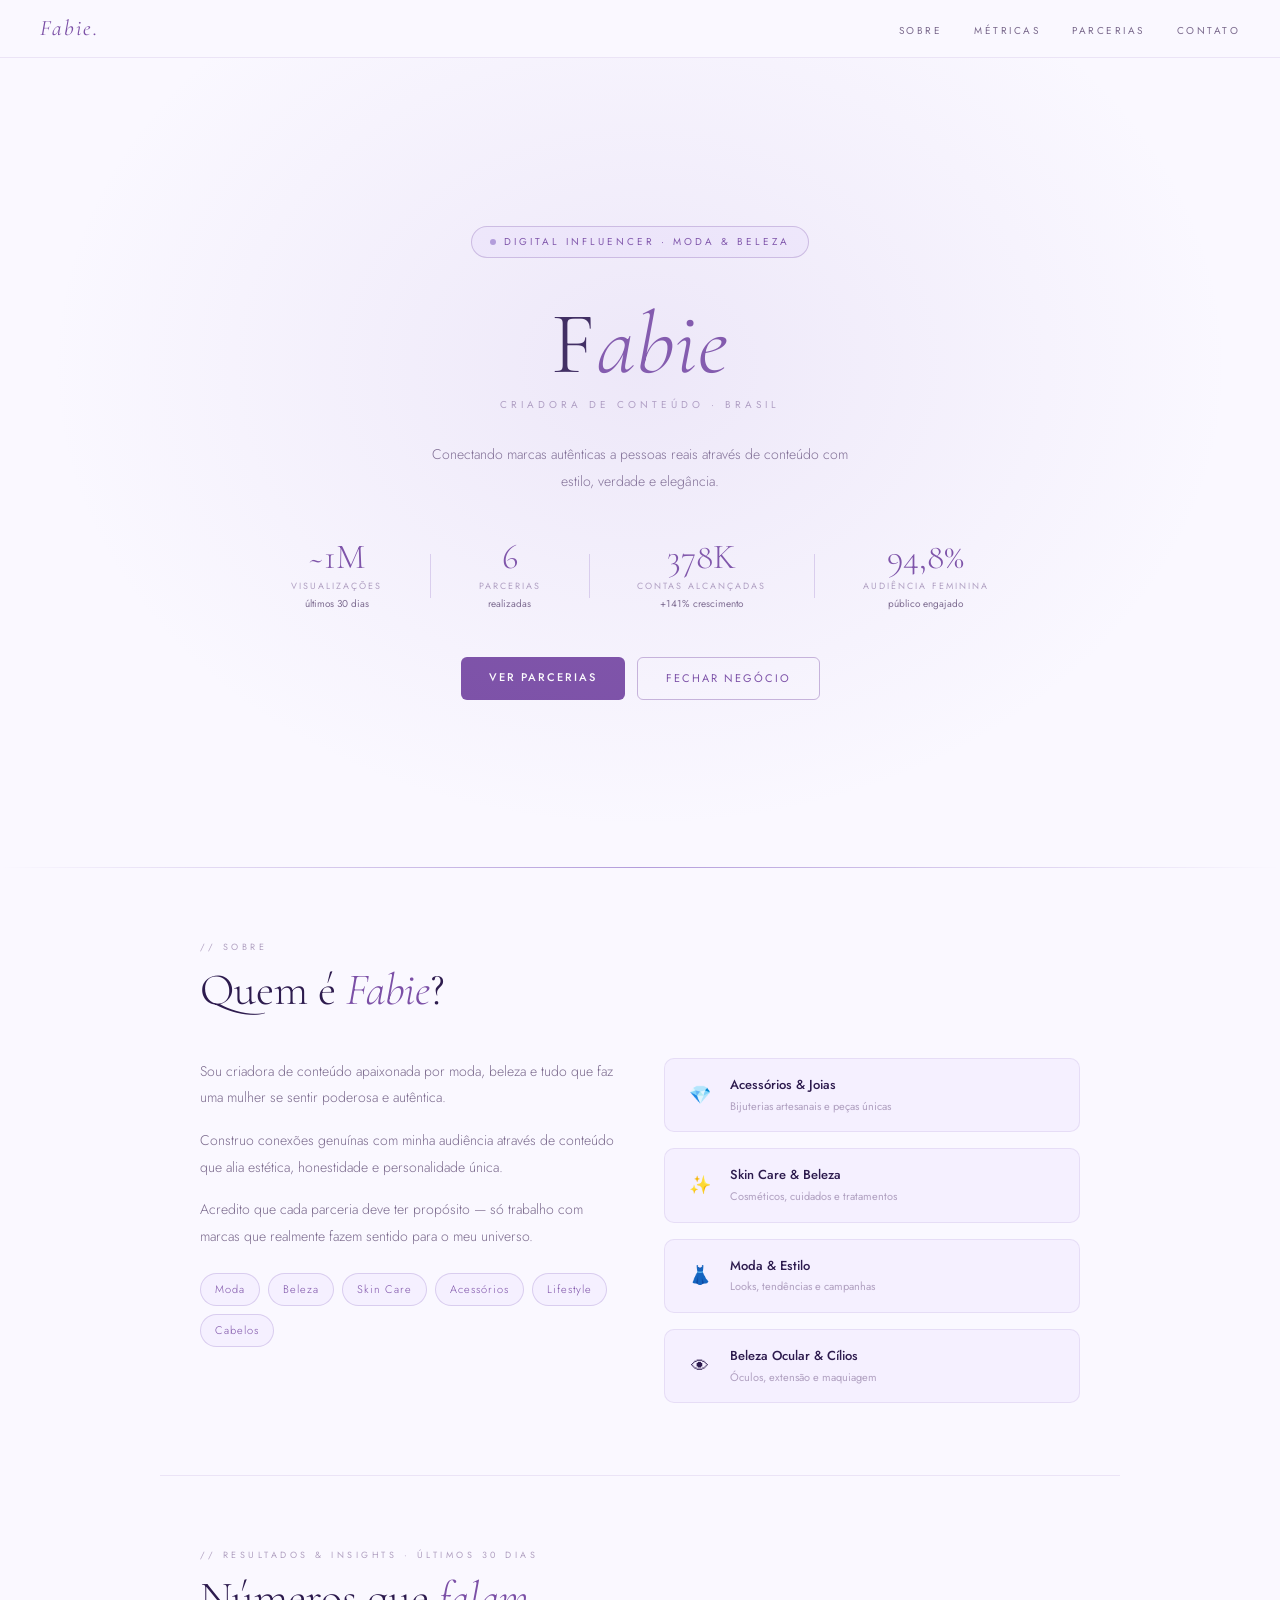
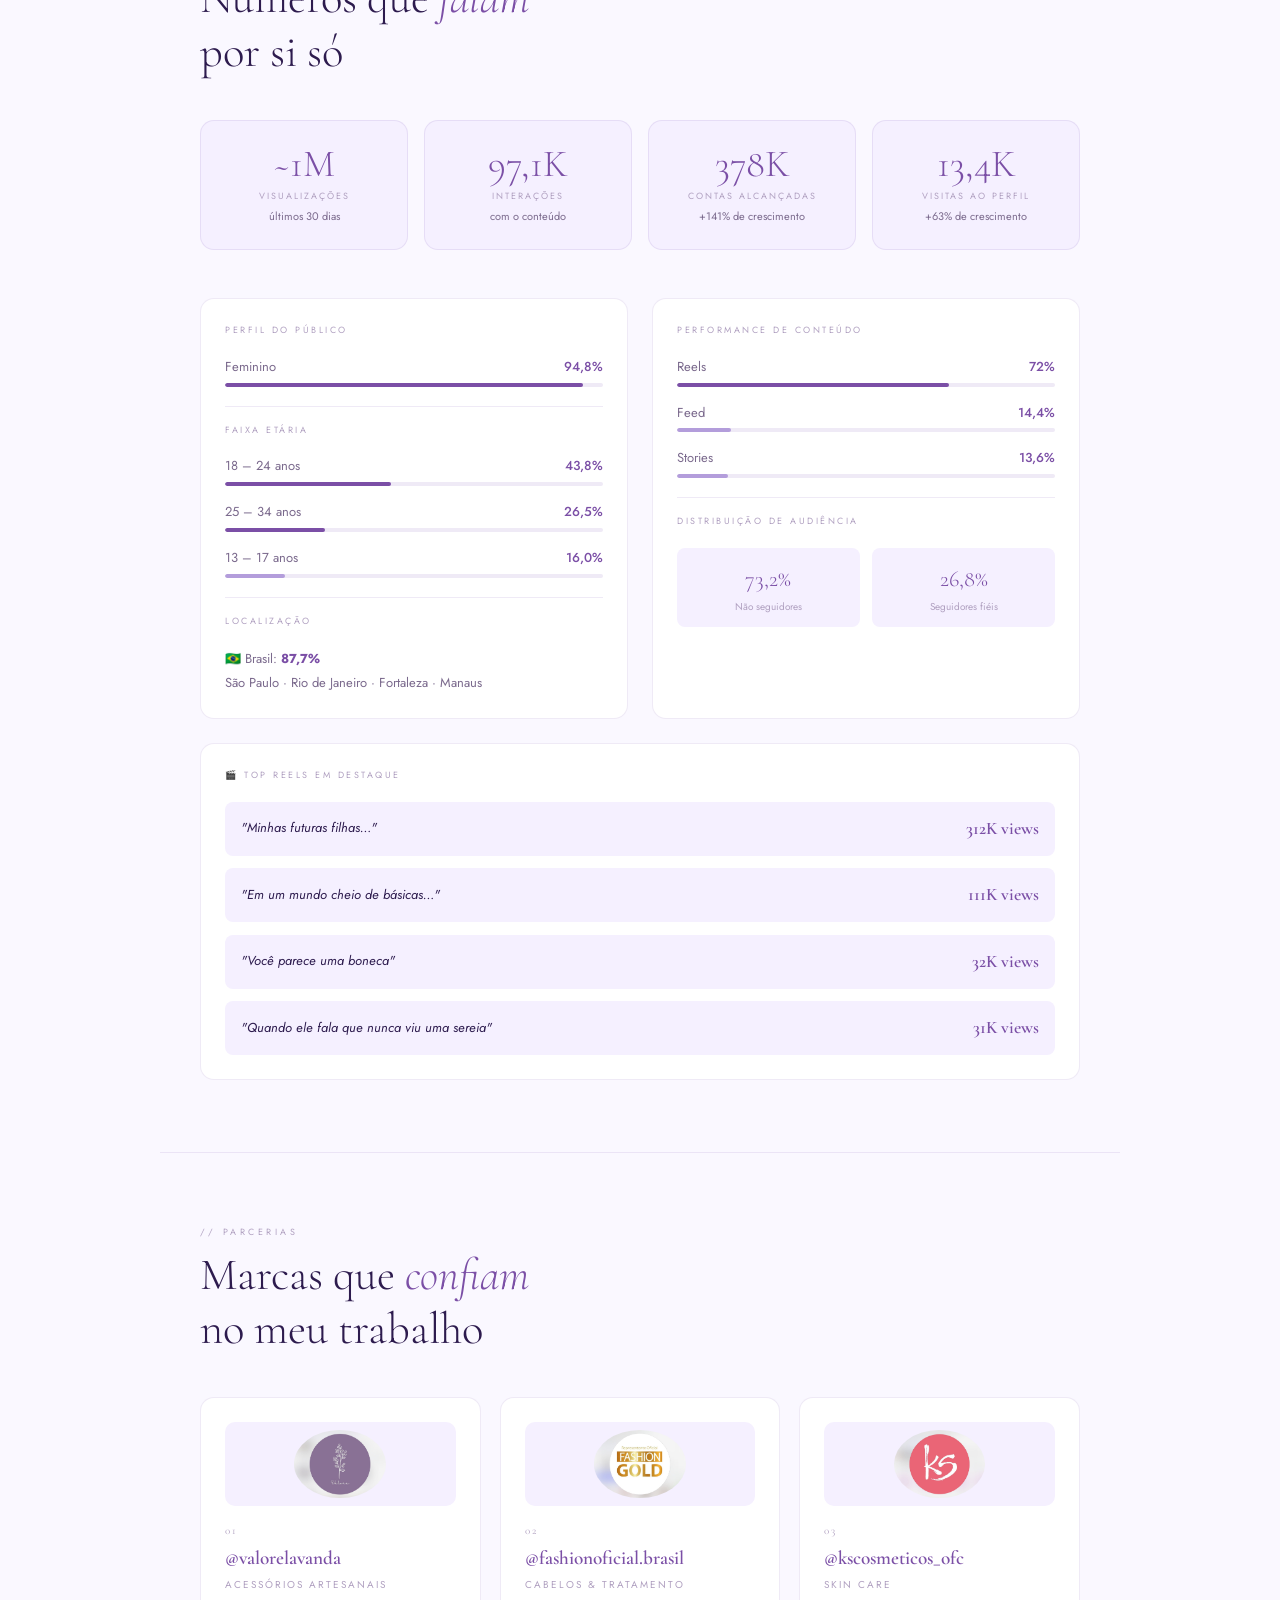
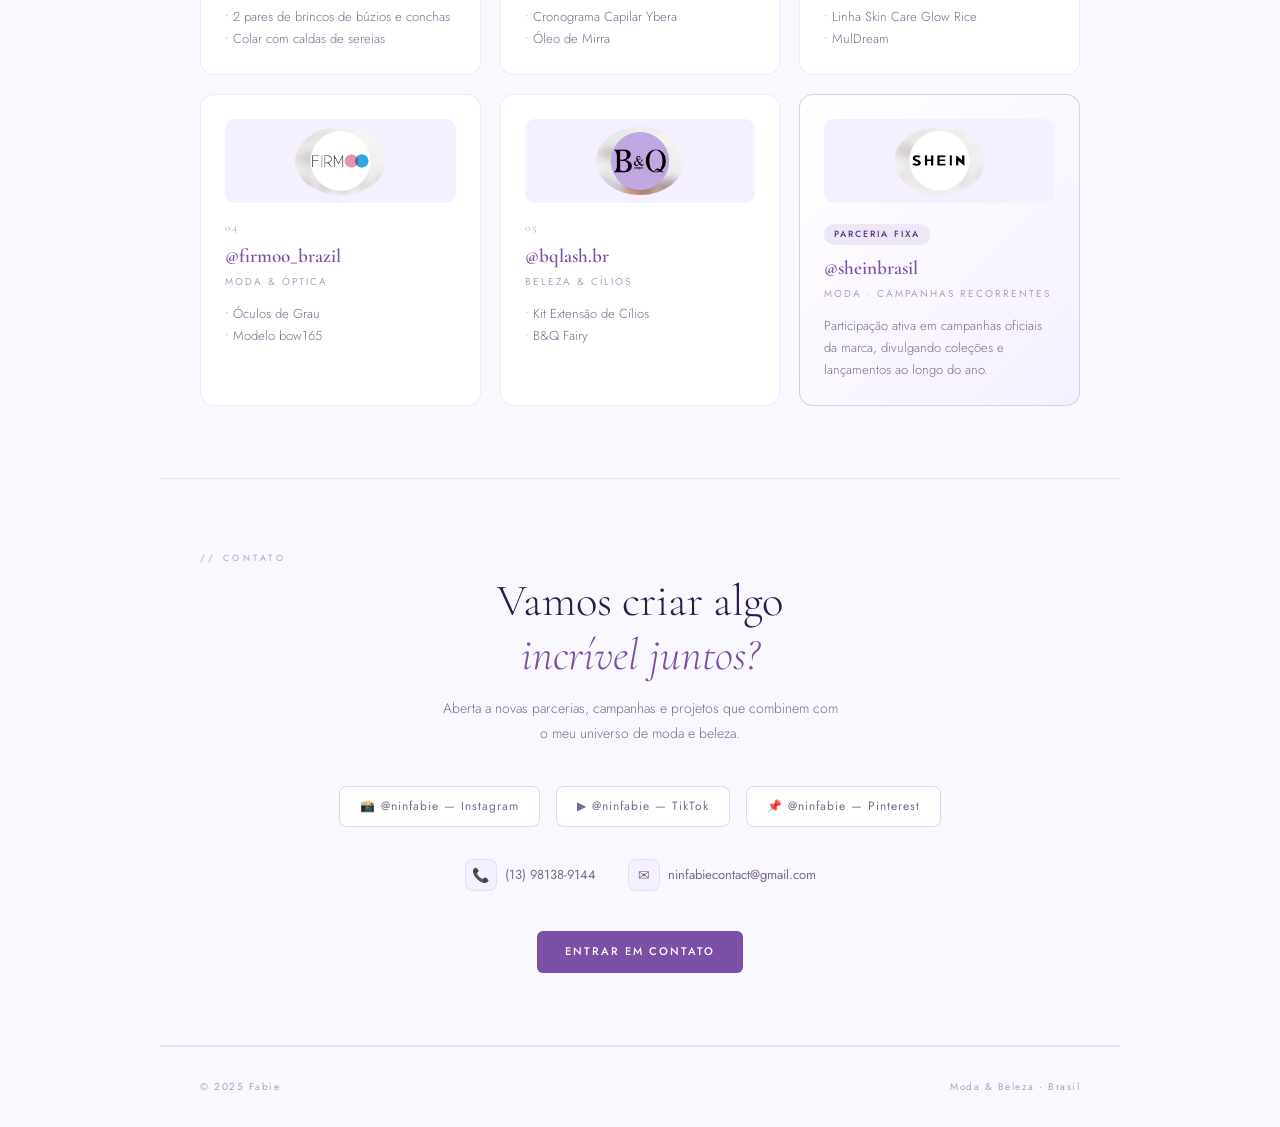
==== index.html @ 97b2b7fc "Portfolio da Fabie" ====
<!DOCTYPE html>
<html lang="pt-BR">
<head>
  <meta charset="UTF-8">
  <meta name="viewport" content="width=device-width, initial-scale=1.0">
  <title>Fabie — Digital Influencer</title>
  <link rel="stylesheet" href="style.css">
</head>
<body>

  <!-- NAVEGAÇÃO -->
  <nav>
    <div class="nav-logo">Fabie.</div>
    <ul class="nav-links">
      <li><a href="#sobre">Sobre</a></li>
      <li><a href="#metricas">Métricas</a></li>
      <li><a href="#parcerias">Parcerias</a></li>
      <li><a href="#contato">Contato</a></li>
    </ul>
  </nav>

  <!-- HERO -->
  <div class="hero">
    <div class="hero-badge">Digital Influencer · Moda & Beleza</div>
    <h1 class="hero-name">F<em>abie</em></h1>
    <p class="hero-role">Criadora de Conteúdo · Brasil</p>
    <p class="hero-desc">Conectando marcas autênticas a pessoas reais através de conteúdo com estilo, verdade e elegância.</p>

    <div class="hero-stats">
      <div>
        <div class="stat-num">~1M</div>
        <div class="stat-label">Visualizações</div>
        <div class="stat-sub">últimos 30 dias</div>
      </div>
      <div class="stat-div"></div>
      <div>
        <div class="stat-num">6</div>
        <div class="stat-label">Parcerias</div>
        <div class="stat-sub">realizadas</div>
      </div>
      <div class="stat-div"></div>
      <div>
        <div class="stat-num">378K</div>
        <div class="stat-label">Contas Alcançadas</div>
        <div class="stat-sub">+141% crescimento</div>
      </div>
      <div class="stat-div"></div>
      <div>
        <div class="stat-num">94,8%</div>
        <div class="stat-label">Audiência Feminina</div>
        <div class="stat-sub">público engajado</div>
      </div>
    </div>

    <div class="hero-btns">
      <a href="#parcerias" class="btn-purple">Ver parcerias</a>
      <a href="#contato" class="btn-outline">Fechar negócio</a>
    </div>
  </div>

  <!-- SOBRE -->
  <section id="sobre">
    <div class="sec-label">// sobre</div>
    <div class="sec-title">Quem é <em>Fabie</em>?</div>

    <div class="sobre-grid">
      <div class="sobre-text">
        <p>Sou criadora de conteúdo apaixonada por moda, beleza e tudo que faz uma mulher se sentir poderosa e autêntica.</p>
        <p>Construo conexões genuínas com minha audiência através de conteúdo que alia estética, honestidade e personalidade única.</p>
        <p>Acredito que cada parceria deve ter propósito — só trabalho com marcas que realmente fazem sentido para o meu universo.</p>
        <div class="sobre-tags">
          <span class="sobre-tag">Moda</span>
          <span class="sobre-tag">Beleza</span>
          <span class="sobre-tag">Skin Care</span>
          <span class="sobre-tag">Acessórios</span>
          <span class="sobre-tag">Lifestyle</span>
          <span class="sobre-tag">Cabelos</span>
        </div>
      </div>

      <div class="nicho-list">
        <div class="nicho-item">
          <div class="nicho-icon">💎</div>
          <div>
            <div class="nicho-name">Acessórios & Joias</div>
            <div class="nicho-desc">Bijuterias artesanais e peças únicas</div>
          </div>
        </div>
        <div class="nicho-item">
          <div class="nicho-icon">✨</div>
          <div>
            <div class="nicho-name">Skin Care & Beleza</div>
            <div class="nicho-desc">Cosméticos, cuidados e tratamentos</div>
          </div>
        </div>
        <div class="nicho-item">
          <div class="nicho-icon">👗</div>
          <div>
            <div class="nicho-name">Moda & Estilo</div>
            <div class="nicho-desc">Looks, tendências e campanhas</div>
          </div>
        </div>
        <div class="nicho-item">
          <div class="nicho-icon">👁</div>
          <div>
            <div class="nicho-name">Beleza Ocular & Cílios</div>
            <div class="nicho-desc">Óculos, extensão e maquiagem</div>
          </div>
        </div>
      </div>
    </div>
  </section>

  <!-- MÉTRICAS -->
  <section id="metricas">
    <div class="sec-label">// resultados & insights · últimos 30 dias</div>
    <div class="sec-title">Números que <em>falam</em><br>por si só</div>

    <div class="metrics-cards">
      <div class="metric-card">
        <div class="num">~1M</div>
        <div class="label">Visualizações</div>
        <div class="sublabel">últimos 30 dias</div>
      </div>
      <div class="metric-card">
        <div class="num">97,1K</div>
        <div class="label">Interações</div>
        <div class="sublabel">com o conteúdo</div>
      </div>
      <div class="metric-card">
        <div class="num">378K</div>
        <div class="label">Contas Alcançadas</div>
        <div class="sublabel">+141% de crescimento</div>
      </div>
      <div class="metric-card">
        <div class="num">13,4K</div>
        <div class="label">Visitas ao Perfil</div>
        <div class="sublabel">+63% de crescimento</div>
      </div>
    </div>

    <div class="metrics-grid">

      <!-- Perfil do Público -->
      <div class="metrics-box">
        <div class="metrics-box-title">Perfil do público</div>

        <div class="bar-row">
          <div class="bar-row-header">
            <span>Feminino</span>
            <span>94,8%</span>
          </div>
          <div class="bar-wrap">
            <div class="bar-fill" style="width: 94.8%"></div>
          </div>
        </div>

        <hr class="metrics-divider">
        <div class="metrics-box-title">Faixa etária</div>

        <div class="bar-row">
          <div class="bar-row-header"><span>18 – 24 anos</span><span>43,8%</span></div>
          <div class="bar-wrap"><div class="bar-fill" style="width: 43.8%"></div></div>
        </div>
        <div class="bar-row">
          <div class="bar-row-header"><span>25 – 34 anos</span><span>26,5%</span></div>
          <div class="bar-wrap"><div class="bar-fill" style="width: 26.5%"></div></div>
        </div>
        <div class="bar-row">
          <div class="bar-row-header"><span>13 – 17 anos</span><span>16,0%</span></div>
          <div class="bar-wrap"><div class="bar-fill light" style="width: 16%"></div></div>
        </div>

        <hr class="metrics-divider">
        <div class="metrics-box-title">Localização</div>
        <p style="font-size:13px; color:var(--text-secondary); line-height:1.8">
          🇧🇷 Brasil: <strong style="color:var(--purple)">87,7%</strong><br>
          São Paulo · Rio de Janeiro · Fortaleza · Manaus
        </p>
      </div>

      <!-- Performance -->
      <div class="metrics-box">
        <div class="metrics-box-title">Performance de conteúdo</div>

        <div class="bar-row">
          <div class="bar-row-header"><span>Reels</span><span>72%</span></div>
          <div class="bar-wrap"><div class="bar-fill" style="width: 72%"></div></div>
        </div>
        <div class="bar-row">
          <div class="bar-row-header"><span>Feed</span><span>14,4%</span></div>
          <div class="bar-wrap"><div class="bar-fill light" style="width: 14.4%"></div></div>
        </div>
        <div class="bar-row">
          <div class="bar-row-header"><span>Stories</span><span>13,6%</span></div>
          <div class="bar-wrap"><div class="bar-fill light" style="width: 13.6%"></div></div>
        </div>

        <hr class="metrics-divider">
        <div class="metrics-box-title">Distribuição de audiência</div>
        <div class="audiencia-row">
          <div class="audiencia-item">
            <div class="num">73,2%</div>
            <div class="label">Não seguidores</div>
          </div>
          <div class="audiencia-item">
            <div class="num">26,8%</div>
            <div class="label">Seguidores fiéis</div>
          </div>
        </div>
      </div>
    </div>

    <!-- Top Reels -->
    <div class="top-reels">
      <div class="top-reels-title">🎬 Top reels em destaque</div>
      <div class="reel-item">
        <span class="reel-title">"Minhas futuras filhas…"</span>
        <span class="reel-views">312K views</span>
      </div>
      <div class="reel-item">
        <span class="reel-title">"Em um mundo cheio de básicas…"</span>
        <span class="reel-views">111K views</span>
      </div>
      <div class="reel-item">
        <span class="reel-title">"Você parece uma boneca"</span>
        <span class="reel-views">32K views</span>
      </div>
      <div class="reel-item">
        <span class="reel-title">"Quando ele fala que nunca viu uma sereia"</span>
        <span class="reel-views">31K views</span>
      </div>
    </div>
  </section>

  <!-- PARCERIAS -->
  <section id="parcerias">
    <div class="sec-label">// parcerias</div>
    <div class="sec-title">Marcas que <em>confiam</em><br>no meu trabalho</div>

    <div class="parcerias-grid">

      <div class="parceria-card">
        <div class="parceria-logo-wrap">
          <img src="assets/logo1-valorelavanda.jpg" alt="Valore Lavanda">
        </div>
        <div>
          <div class="parceria-num">01</div>
          <div class="parceria-marca">@valorelavanda</div>
          <div class="parceria-tipo">Acessórios Artesanais</div>
          <div class="parceria-produtos">• 2 pares de brincos de búzios e conchas<br>• Colar com caldas de sereias</div>
        </div>
      </div>

      <div class="parceria-card">
        <div class="parceria-logo-wrap">
          <img src="assets/logo2-fashionoficial.jpg" alt="Fashion Oficial Brasil">
        </div>
        <div>
          <div class="parceria-num">02</div>
          <div class="parceria-marca">@fashionoficial.brasil</div>
          <div class="parceria-tipo">Cabelos & Tratamento</div>
          <div class="parceria-produtos">• Cronograma Capilar Ybera<br>• Óleo de Mirra</div>
        </div>
      </div>

      <div class="parceria-card">
        <div class="parceria-logo-wrap">
          <img src="assets/logo3-kscosmeticos.jpg" alt="KS Cosméticos">
        </div>
        <div>
          <div class="parceria-num">03</div>
          <div class="parceria-marca">@kscosmeticos_ofc</div>
          <div class="parceria-tipo">Skin Care</div>
          <div class="parceria-produtos">• Linha Skin Care Glow Rice<br>• MulDream</div>
        </div>
      </div>

      <div class="parceria-card">
        <div class="parceria-logo-wrap">
          <img src="assets/logo4-firmoo.jpg" alt="Firmoo Brazil">
        </div>
        <div>
          <div class="parceria-num">04</div>
          <div class="parceria-marca">@firmoo_brazil</div>
          <div class="parceria-tipo">Moda & Óptica</div>
          <div class="parceria-produtos">• Óculos de Grau<br>• Modelo bow165</div>
        </div>
      </div>

      <div class="parceria-card">
        <div class="parceria-logo-wrap">
          <img src="assets/logo5-bqlash.jpg" alt="B&Q Lash">
        </div>
        <div>
          <div class="parceria-num">05</div>
          <div class="parceria-marca">@bqlash.br</div>
          <div class="parceria-tipo">Beleza & Cílios</div>
          <div class="parceria-produtos">• Kit Extensão de Cílios<br>• B&Q Fairy</div>
        </div>
      </div>

      <div class="parceria-card parceria-fixa">
        <div class="parceria-logo-wrap">
          <img src="assets/logo6-shein.jpg" alt="Shein Brasil">
        </div>
        <div>
          <div class="parceria-fixa-badge">Parceria Fixa</div>
          <div class="parceria-marca">@sheinbrasil</div>
          <div class="parceria-tipo">Moda · Campanhas Recorrentes</div>
          <div class="parceria-produtos">Participação ativa em campanhas oficiais da marca, divulgando coleções e lançamentos ao longo do ano.</div>
        </div>
      </div>

    </div>
  </section>

  <!-- CONTATO -->
  <section id="contato">
    <div class="sec-label">// contato</div>
    <div class="contato-wrap">
      <div class="sec-title" style="margin-bottom: 0.4rem">Vamos criar algo<br><em>incrível juntos?</em></div>
      <p>Aberta a novas parcerias, campanhas e projetos que combinem com o meu universo de moda e beleza.</p>

      <div class="social-links">
        <a href="https://www.instagram.com/ninfabie" target="_blank" class="social-link">📸 @ninfabie — Instagram</a>
        <a href="https://www.tiktok.com/@ninfabie" target="_blank" class="social-link">▶ @ninfabie — TikTok</a>
        <a href="https://pin.it/7qd6YMSwr" target="_blank" class="social-link">📌 @ninfabie — Pinterest</a>
      </div>

      <div class="contato-info">
        <a href="tel:+5513981389144" class="contato-item">
          <div class="contato-icon">📞</div>
          (13) 98138-9144
        </a>
        <a href="mailto:ninfabiecontact@gmail.com" class="contato-item">
          <div class="contato-icon">✉</div>
          ninfabiecontact@gmail.com
        </a>
      </div>

      <a href="mailto:ninfabiecontact@gmail.com" class="btn-purple">Entrar em contato</a>
    </div>
  </section>

  <!-- FOOTER -->
  <footer>
    <span class="footer-copy">© 2025 Fabie</span>
    <span class="footer-copy">Moda & Beleza · Brasil</span>
  </footer>

</body>
</html>
---- style.css ----
/* =============================================
   PORTFOLIO FABIE — style.css
   ============================================= */

@import url('https://fonts.googleapis.com/css2?family=Cormorant+Garamond:ital,wght@0,300;0,400;0,600;1,300;1,400&family=Jost:wght@300;400;500&display=swap');

/* ── RESET & VARIÁVEIS ── */
*, *::before, *::after {
  box-sizing: border-box;
  margin: 0;
  padding: 0;
}

:root {
  --bg:              #FAF8FF;
  --surface:         #FFFFFF;
  --surface2:        #F3F0FA;
  --border:          rgba(120, 80, 180, 0.12);
  --border-md:       rgba(120, 80, 180, 0.22);
  --purple:          #7B4FA6;
  --purple-dark:     #5C3480;
  --lavender:        #B39DDB;
  --lavender-light:  #EDE7F6;
  --lavender-soft:   #F5F0FF;
  --text-primary:    #2D1B4E;
  --text-secondary:  #7B6A8D;
  --text-muted:      #B0A0C0;
  --serif:           'Cormorant Garamond', serif;
  --sans:            'Jost', sans-serif;
}

body {
  font-family: var(--sans);
  background: var(--bg);
  color: var(--text-primary);
  line-height: 1.6;
  min-height: 100vh;
}

/* ── NAVEGAÇÃO ── */
nav {
  position: sticky;
  top: 0;
  background: rgba(250, 248, 255, 0.96);
  backdrop-filter: blur(16px);
  border-bottom: 0.5px solid var(--border);
  z-index: 100;
  padding: 0 2.5rem;
  display: flex;
  align-items: center;
  justify-content: space-between;
  height: 58px;
}

.nav-logo {
  font-family: var(--serif);
  font-size: 22px;
  font-weight: 400;
  letter-spacing: 2px;
  color: var(--purple);
  font-style: italic;
}

.nav-links {
  display: flex;
  gap: 2rem;
  list-style: none;
}

.nav-links a {
  font-size: 10px;
  letter-spacing: 2.5px;
  text-transform: uppercase;
  color: var(--text-secondary);
  text-decoration: none;
  transition: color 0.2s;
}

.nav-links a:hover {
  color: var(--purple);
}

/* ── HERO ── */
.hero {
  min-height: 90vh;
  display: flex;
  flex-direction: column;
  align-items: center;
  justify-content: center;
  text-align: center;
  padding: 4rem 2rem;
  position: relative;
  overflow: hidden;
}

.hero::before {
  content: '';
  position: absolute;
  inset: 0;
  background: radial-gradient(ellipse at 50% 38%, rgba(179, 157, 219, 0.18) 0%, transparent 65%);
  pointer-events: none;
}

.hero::after {
  content: '';
  position: absolute;
  bottom: 0;
  left: 0;
  right: 0;
  height: 1px;
  background: linear-gradient(90deg, transparent, var(--lavender), transparent);
}

.hero-badge {
  display: inline-flex;
  align-items: center;
  gap: 8px;
  font-size: 10px;
  letter-spacing: 3px;
  text-transform: uppercase;
  color: var(--purple);
  border: 0.5px solid rgba(123, 79, 166, 0.3);
  padding: 7px 18px;
  border-radius: 20px;
  margin-bottom: 2.5rem;
  background: var(--lavender-soft);
}

.hero-badge::before {
  content: '';
  width: 6px;
  height: 6px;
  border-radius: 50%;
  background: var(--lavender);
  display: inline-block;
}

.hero-name {
  font-family: var(--serif);
  font-size: clamp(2.6rem, 8vw, 5.5rem);
  font-weight: 300;
  line-height: 1.05;
  letter-spacing: 1px;
  color: var(--text-primary);
  margin-bottom: 0.4rem;
}

.hero-name em {
  font-style: italic;
  color: var(--purple);
}

.hero-role {
  font-size: 10px;
  letter-spacing: 4px;
  text-transform: uppercase;
  color: var(--text-muted);
  margin-bottom: 1.8rem;
}

.hero-desc {
  font-size: 14px;
  color: var(--text-secondary);
  max-width: 420px;
  line-height: 1.9;
  margin-bottom: 2.8rem;
  font-weight: 300;
}

.hero-stats {
  display: flex;
  gap: 3rem;
  align-items: center;
  margin-bottom: 2.8rem;
}

.stat-num {
  font-family: var(--serif);
  font-size: 2.2rem;
  font-weight: 300;
  color: var(--purple);
  line-height: 1;
  text-align: center;
}

.stat-label {
  font-size: 9px;
  letter-spacing: 2px;
  text-transform: uppercase;
  color: var(--text-muted);
  margin-top: 5px;
  text-align: center;
}

.stat-sub {
  font-size: 10px;
  color: var(--text-secondary);
  text-align: center;
  margin-top: 2px;
}

.stat-div {
  width: 0.5px;
  height: 44px;
  background: var(--border-md);
}

.hero-btns {
  display: flex;
  gap: 12px;
  justify-content: center;
  flex-wrap: wrap;
}

/* ── BOTÕES ── */
.btn-purple {
  padding: 12px 28px;
  background: var(--purple);
  color: #fff;
  border: none;
  border-radius: 6px;
  font-family: var(--sans);
  font-size: 11px;
  letter-spacing: 2px;
  text-transform: uppercase;
  cursor: pointer;
  text-decoration: none;
  font-weight: 500;
  transition: opacity 0.2s;
  display: inline-block;
}

.btn-purple:hover {
  opacity: 0.85;
}

.btn-outline {
  padding: 12px 28px;
  background: transparent;
  color: var(--purple);
  border: 0.5px solid rgba(123, 79, 166, 0.4);
  border-radius: 6px;
  font-family: var(--sans);
  font-size: 11px;
  letter-spacing: 2px;
  text-transform: uppercase;
  cursor: pointer;
  text-decoration: none;
  transition: background 0.2s;
  display: inline-block;
}

.btn-outline:hover {
  background: var(--lavender-soft);
}

/* ── SEÇÕES ── */
section {
  max-width: 960px;
  margin: 0 auto;
  padding: 4.5rem 2.5rem;
  border-bottom: 0.5px solid var(--border);
}

.sec-label {
  font-size: 9px;
  letter-spacing: 3.5px;
  text-transform: uppercase;
  color: var(--text-muted);
  margin-bottom: 0.6rem;
}

.sec-title {
  font-family: var(--serif);
  font-size: clamp(1.8rem, 4vw, 2.8rem);
  font-weight: 300;
  color: var(--text-primary);
  line-height: 1.2;
  margin-bottom: 2.5rem;
}

.sec-title em {
  font-style: italic;
  color: var(--purple);
}

/* ── SOBRE ── */
.sobre-grid {
  display: grid;
  grid-template-columns: 1fr 1fr;
  gap: 3rem;
  align-items: start;
}

.sobre-text {
  font-size: 14px;
  color: var(--text-secondary);
  line-height: 1.9;
  font-weight: 300;
}

.sobre-text p + p {
  margin-top: 1rem;
}

.sobre-tags {
  display: flex;
  flex-wrap: wrap;
  gap: 8px;
  margin-top: 1.5rem;
}

.sobre-tag {
  padding: 5px 14px;
  border: 0.5px solid var(--border-md);
  color: var(--purple);
  border-radius: 20px;
  font-size: 11px;
  letter-spacing: 1px;
  background: var(--lavender-soft);
}

.nicho-list {
  display: flex;
  flex-direction: column;
  gap: 1rem;
}

.nicho-item {
  display: flex;
  align-items: center;
  gap: 14px;
  padding: 1rem 1.2rem;
  background: var(--lavender-soft);
  border: 0.5px solid var(--border);
  border-radius: 10px;
}

.nicho-icon {
  font-size: 18px;
  min-width: 32px;
  text-align: center;
}

.nicho-name {
  font-size: 13px;
  font-weight: 500;
  color: var(--text-primary);
}

.nicho-desc {
  font-size: 11px;
  color: var(--text-muted);
  margin-top: 2px;
}

/* ── MÉTRICAS ── */
.metrics-cards {
  display: grid;
  grid-template-columns: repeat(auto-fit, minmax(180px, 1fr));
  gap: 1rem;
  margin-bottom: 3rem;
}

.metric-card {
  background: var(--lavender-soft);
  border: 0.5px solid var(--border);
  border-radius: 14px;
  padding: 1.5rem;
  text-align: center;
}

.metric-card .num {
  font-family: var(--serif);
  font-size: 2.4rem;
  font-weight: 300;
  color: var(--purple);
  line-height: 1;
}

.metric-card .label {
  font-size: 9px;
  letter-spacing: 2px;
  text-transform: uppercase;
  color: var(--text-muted);
  margin-top: 6px;
}

.metric-card .sublabel {
  font-size: 11px;
  color: var(--text-secondary);
  margin-top: 4px;
}

.metrics-grid {
  display: grid;
  grid-template-columns: 1fr 1fr;
  gap: 1.5rem;
  margin-bottom: 1.5rem;
}

.metrics-box {
  background: var(--surface);
  border: 0.5px solid var(--border);
  border-radius: 14px;
  padding: 1.5rem;
}

.metrics-box-title {
  font-size: 9px;
  letter-spacing: 2.5px;
  text-transform: uppercase;
  color: var(--text-muted);
  margin-bottom: 1.2rem;
}

.bar-row {
  margin-bottom: 1rem;
}

.bar-row-header {
  display: flex;
  justify-content: space-between;
  margin-bottom: 5px;
  font-size: 13px;
  color: var(--text-secondary);
}

.bar-row-header span:last-child {
  font-weight: 500;
  color: var(--purple);
}

.bar-wrap {
  height: 4px;
  background: var(--border);
  border-radius: 2px;
  overflow: hidden;
}

.bar-fill {
  height: 100%;
  background: var(--purple);
  border-radius: 2px;
}

.bar-fill.light {
  background: var(--lavender);
}

.metrics-divider {
  border: none;
  border-top: 0.5px solid var(--border);
  margin: 1.2rem 0 1rem;
}

.audiencia-row {
  display: flex;
  gap: 0.8rem;
}

.audiencia-item {
  flex: 1;
  background: var(--lavender-soft);
  border-radius: 8px;
  padding: 0.8rem;
  text-align: center;
}

.audiencia-item .num {
  font-family: var(--serif);
  font-size: 1.4rem;
  color: var(--purple);
  font-weight: 300;
}

.audiencia-item .label {
  font-size: 10px;
  color: var(--text-muted);
  margin-top: 2px;
}

.top-reels {
  background: var(--surface);
  border: 0.5px solid var(--border);
  border-radius: 14px;
  padding: 1.5rem;
}

.top-reels-title {
  font-size: 9px;
  letter-spacing: 2.5px;
  text-transform: uppercase;
  color: var(--text-muted);
  margin-bottom: 1.2rem;
}

.reel-item {
  display: flex;
  align-items: center;
  justify-content: space-between;
  padding: 0.8rem 1rem;
  background: var(--lavender-soft);
  border-radius: 8px;
  margin-bottom: 0.8rem;
}

.reel-item:last-child {
  margin-bottom: 0;
}

.reel-title {
  font-size: 13px;
  color: var(--text-primary);
  font-style: italic;
}

.reel-views {
  font-family: var(--serif);
  font-size: 1.1rem;
  color: var(--purple);
  font-weight: 600;
  white-space: nowrap;
  margin-left: 1rem;
}

/* ── PARCERIAS ── */
.parcerias-grid {
  display: grid;
  grid-template-columns: repeat(auto-fit, minmax(270px, 1fr));
  gap: 1.2rem;
}

.parceria-card {
  background: var(--surface);
  border: 0.5px solid var(--border);
  border-radius: 14px;
  padding: 1.5rem;
  transition: border-color 0.25s, transform 0.25s, box-shadow 0.25s;
  position: relative;
  overflow: hidden;
  display: flex;
  flex-direction: column;
  gap: 1rem;
}

.parceria-card:hover {
  border-color: rgba(123, 79, 166, 0.35);
  transform: translateY(-3px);
  box-shadow: 0 8px 32px rgba(123, 79, 166, 0.08);
}

.parceria-card::before {
  content: '';
  position: absolute;
  top: 0;
  left: 0;
  right: 0;
  height: 2px;
  background: linear-gradient(90deg, transparent, var(--lavender), transparent);
  opacity: 0;
  transition: opacity 0.3s;
}

.parceria-card:hover::before {
  opacity: 1;
}

.parceria-logo-wrap {
  width: 100%;
  height: 84px;
  display: flex;
  align-items: center;
  justify-content: center;
  background: var(--lavender-soft);
  border-radius: 10px;
  overflow: hidden;
  padding: 8px;
}

.parceria-logo-wrap img {
  max-width: 100%;
  max-height: 100%;
  object-fit: contain;
  border-radius: 50%;
}

.parceria-num {
  font-family: var(--serif);
  font-size: 11px;
  color: var(--text-muted);
  letter-spacing: 2px;
  margin-bottom: 4px;
}

.parceria-marca {
  font-family: var(--serif);
  font-size: 1.2rem;
  font-weight: 600;
  color: var(--purple);
  margin-bottom: 3px;
}

.parceria-tipo {
  font-size: 10px;
  letter-spacing: 2px;
  text-transform: uppercase;
  color: var(--text-muted);
  margin-bottom: 0.8rem;
}

.parceria-produtos {
  font-size: 13px;
  color: var(--text-secondary);
  line-height: 1.7;
  font-weight: 300;
}

.parceria-fixa {
  border-color: rgba(123, 79, 166, 0.25);
  background: linear-gradient(135deg, #fff 0%, var(--lavender-soft) 100%);
}

.parceria-fixa-badge {
  display: inline-block;
  padding: 3px 10px;
  background: var(--lavender-light);
  color: var(--purple-dark);
  border-radius: 10px;
  font-size: 9px;
  letter-spacing: 2px;
  text-transform: uppercase;
  margin-bottom: 0.5rem;
  font-weight: 500;
}

/* ── CONTATO ── */
.contato-wrap {
  text-align: center;
}

.contato-wrap p {
  font-size: 14px;
  color: var(--text-secondary);
  max-width: 400px;
  margin: 0.8rem auto 2.5rem;
  font-weight: 300;
  line-height: 1.8;
}

.social-links {
  display: flex;
  justify-content: center;
  gap: 1rem;
  flex-wrap: wrap;
  margin-bottom: 2rem;
}

.social-link {
  display: flex;
  align-items: center;
  gap: 8px;
  padding: 10px 20px;
  border: 0.5px solid var(--border-md);
  border-radius: 8px;
  color: var(--text-secondary);
  text-decoration: none;
  font-size: 12px;
  letter-spacing: 1px;
  transition: all 0.2s;
  background: var(--surface);
}

.social-link:hover {
  border-color: rgba(123, 79, 166, 0.45);
  color: var(--purple);
  background: var(--lavender-soft);
}

.contato-info {
  display: flex;
  justify-content: center;
  gap: 2rem;
  flex-wrap: wrap;
  margin-bottom: 2.5rem;
}

.contato-item {
  display: flex;
  align-items: center;
  gap: 8px;
  font-size: 13px;
  color: var(--text-secondary);
  text-decoration: none;
  transition: color 0.2s;
}

.contato-item:hover {
  color: var(--purple);
}

.contato-icon {
  width: 32px;
  height: 32px;
  background: var(--lavender-soft);
  border-radius: 8px;
  display: flex;
  align-items: center;
  justify-content: center;
  font-size: 14px;
  border: 0.5px solid var(--border);
}

/* ── FOOTER ── */
footer {
  max-width: 960px;
  margin: 0 auto;
  padding: 2rem 2.5rem;
  display: flex;
  justify-content: space-between;
  align-items: center;
  border-top: 0.5px solid var(--border);
}

.footer-copy {
  font-size: 10px;
  letter-spacing: 1.5px;
  color: var(--text-muted);
}

/* ── RESPONSIVO ── */
@media (max-width: 620px) {
  .sobre-grid { grid-template-columns: 1fr; }
  .metrics-grid { grid-template-columns: 1fr; }
  nav { padding: 0 1.2rem; }
  .nav-links { gap: 1rem; }
  section { padding: 3rem 1.5rem; }
  .hero { padding: 3rem 1.5rem; }
  .hero-stats { gap: 1.5rem; }
  footer { flex-direction: column; gap: 0.8rem; text-align: center; }
}
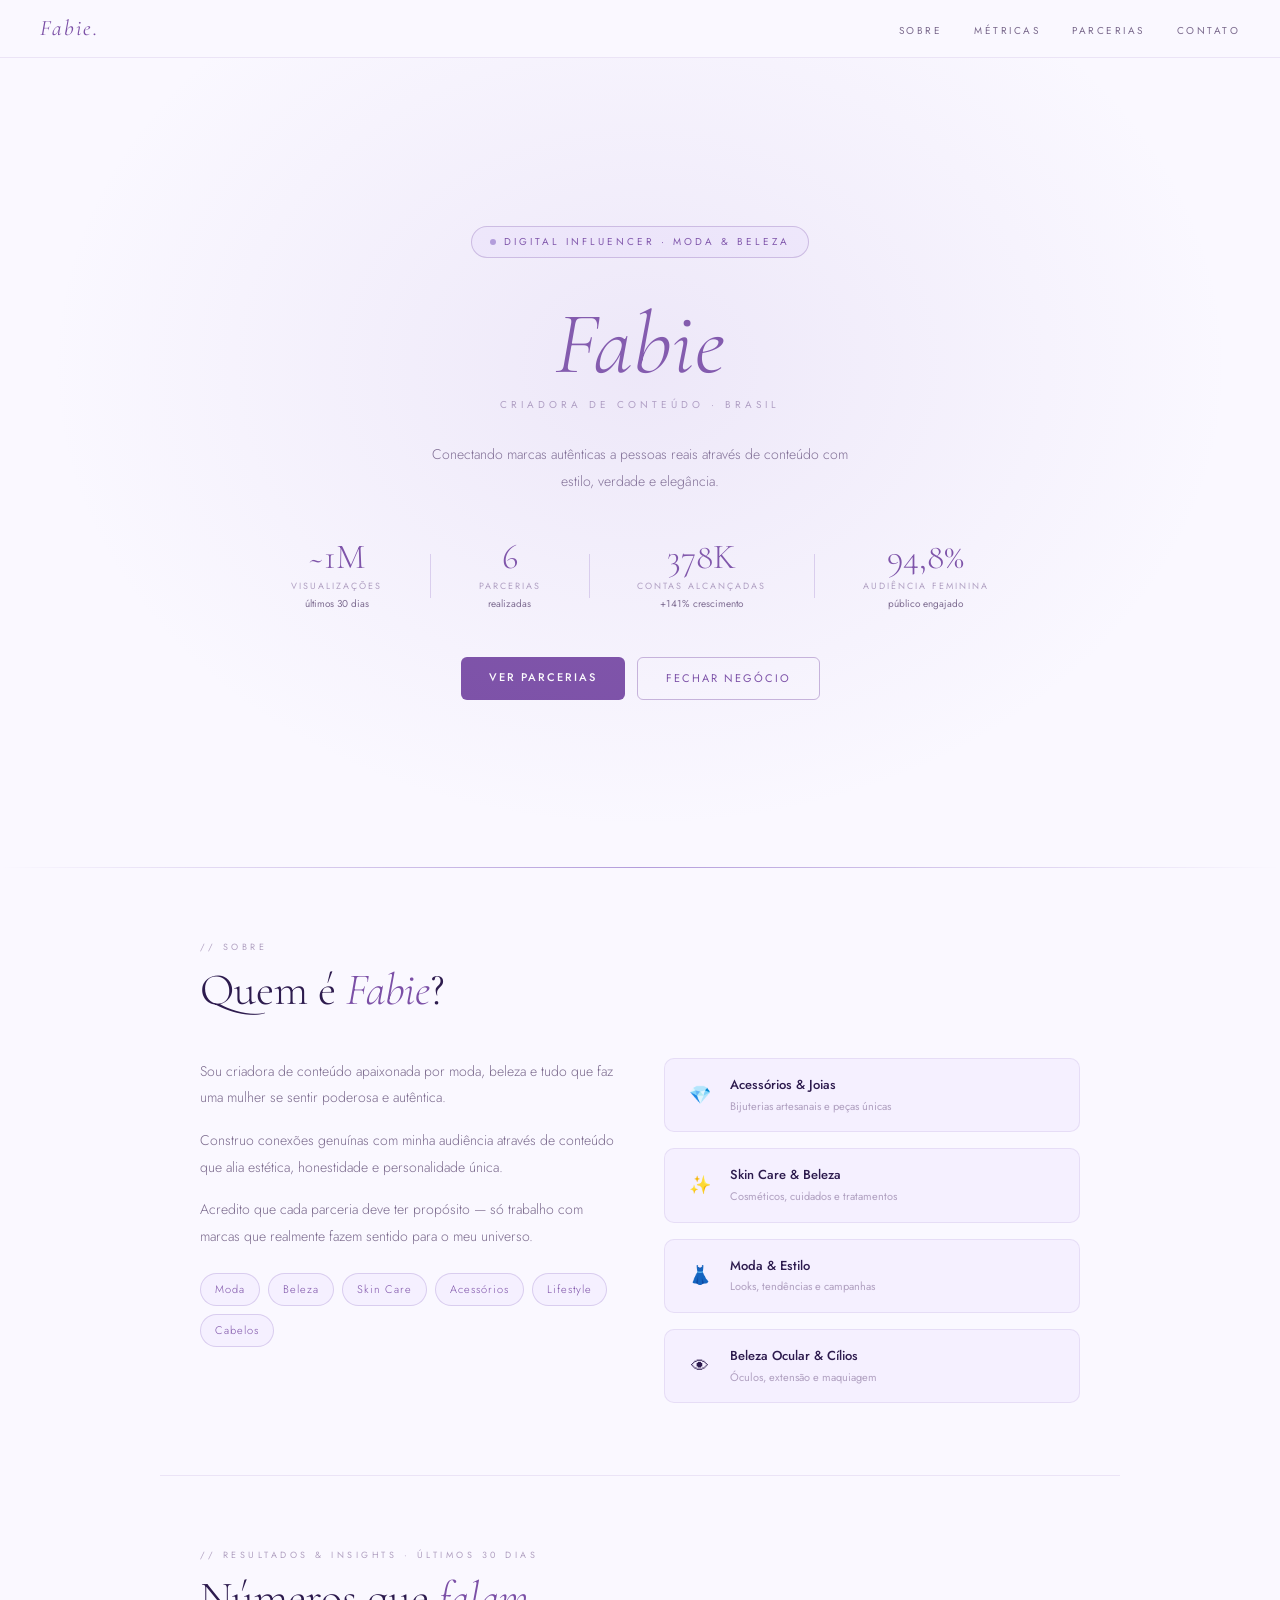
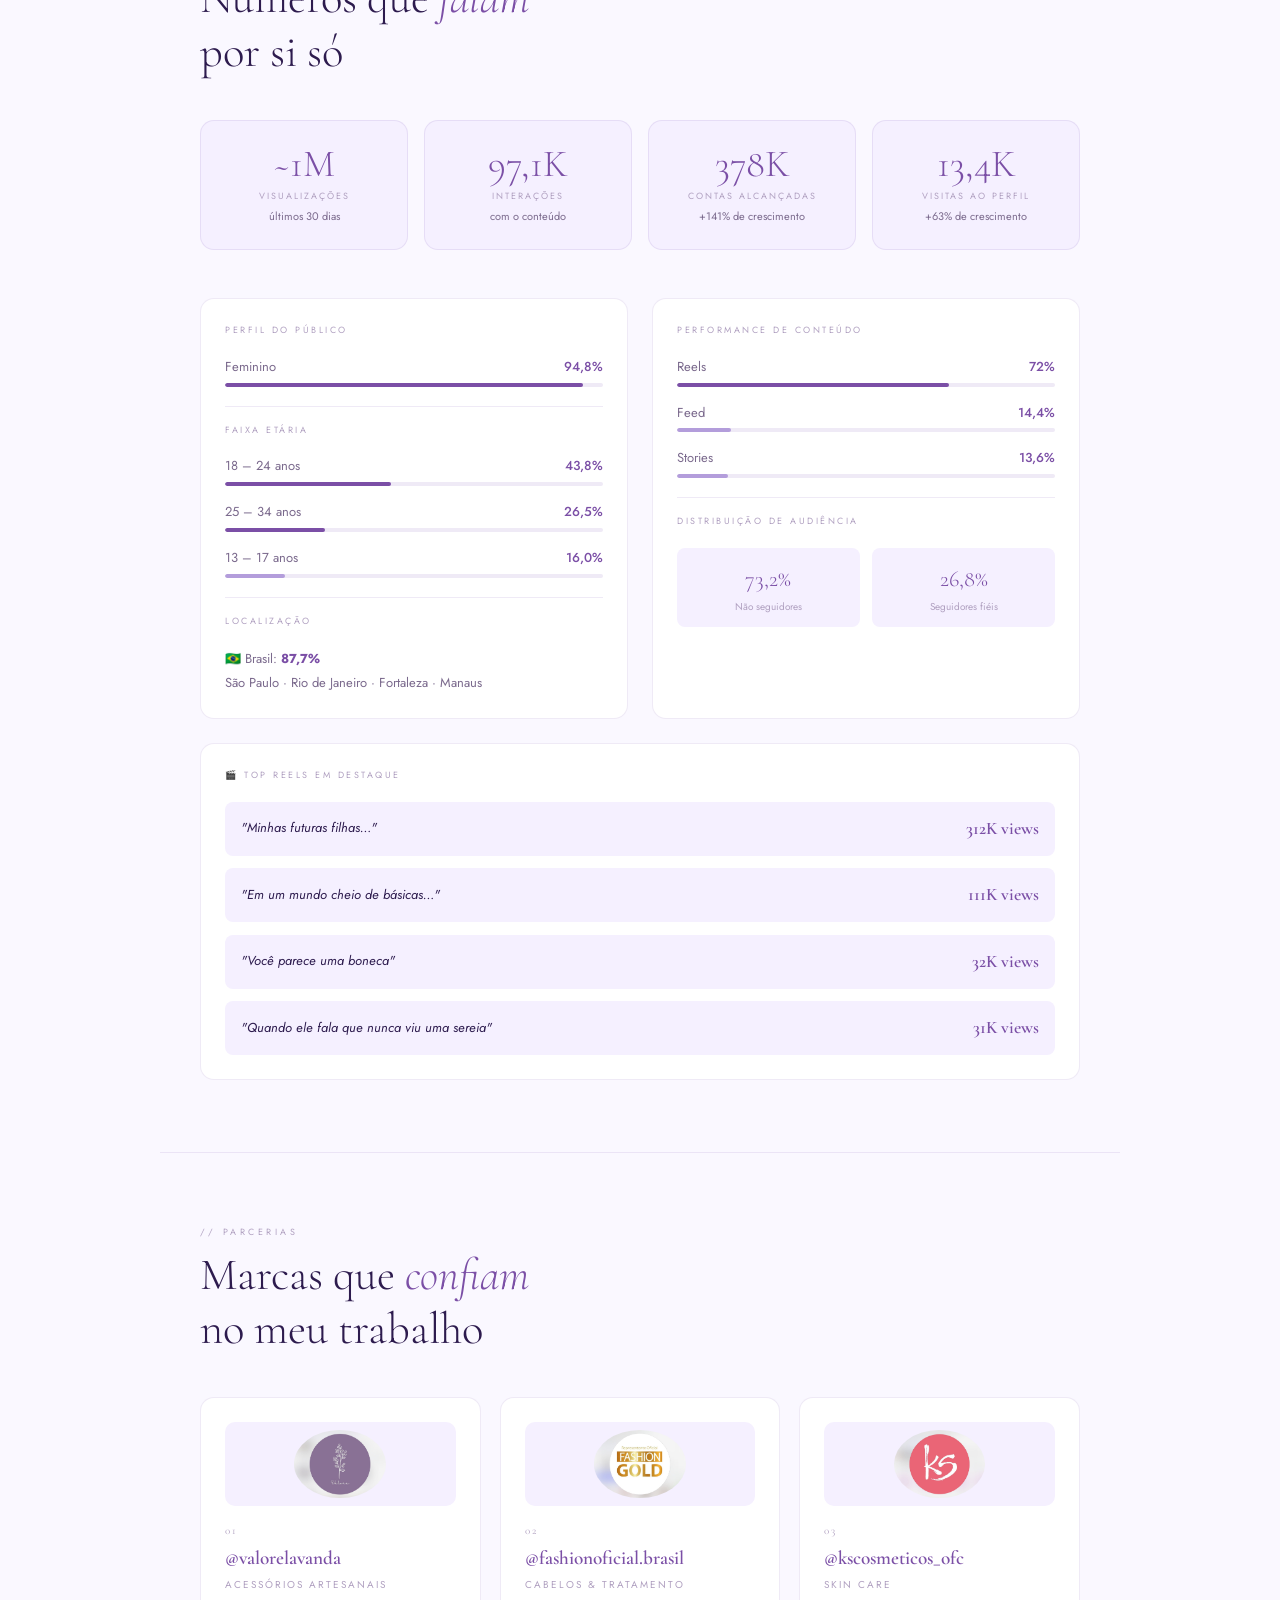
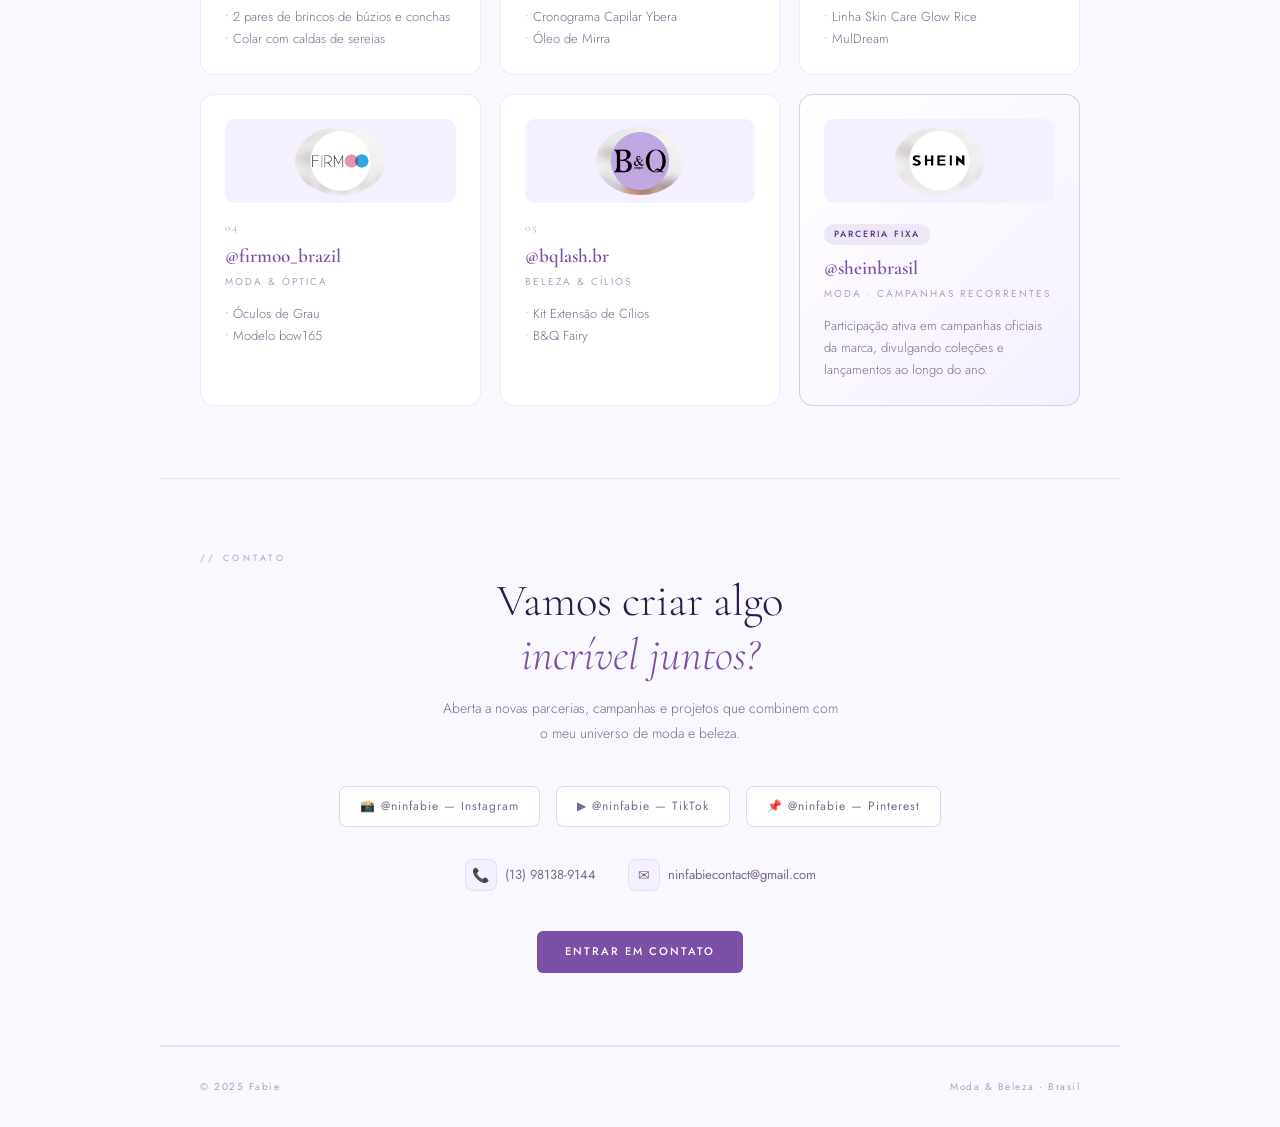
==== commit d5cd069e: "Atualizando site" ====
--- a/index.html
+++ b/index.html
@@ -5,6 +5,10 @@
   <meta name="viewport" content="width=device-width, initial-scale=1.0">
   <title>Fabie — Digital Influencer</title>
   <link rel="stylesheet" href="style.css">
+  <link rel="icon" type="image/x-icon" href="favicon.ico">
+<link rel="apple-touch-icon" href="apple-touch-icon.png">
+  
+  
 </head>
 <body>
 
@@ -22,7 +26,7 @@
   <!-- HERO -->
   <div class="hero">
     <div class="hero-badge">Digital Influencer · Moda & Beleza</div>
-    <h1 class="hero-name">F<em>abie</em></h1>
+    <h1 class="hero-name"><em>Fabie</em></h1>
     <p class="hero-role">Criadora de Conteúdo · Brasil</p>
     <p class="hero-desc">Conectando marcas autênticas a pessoas reais através de conteúdo com estilo, verdade e elegância.</p>
 
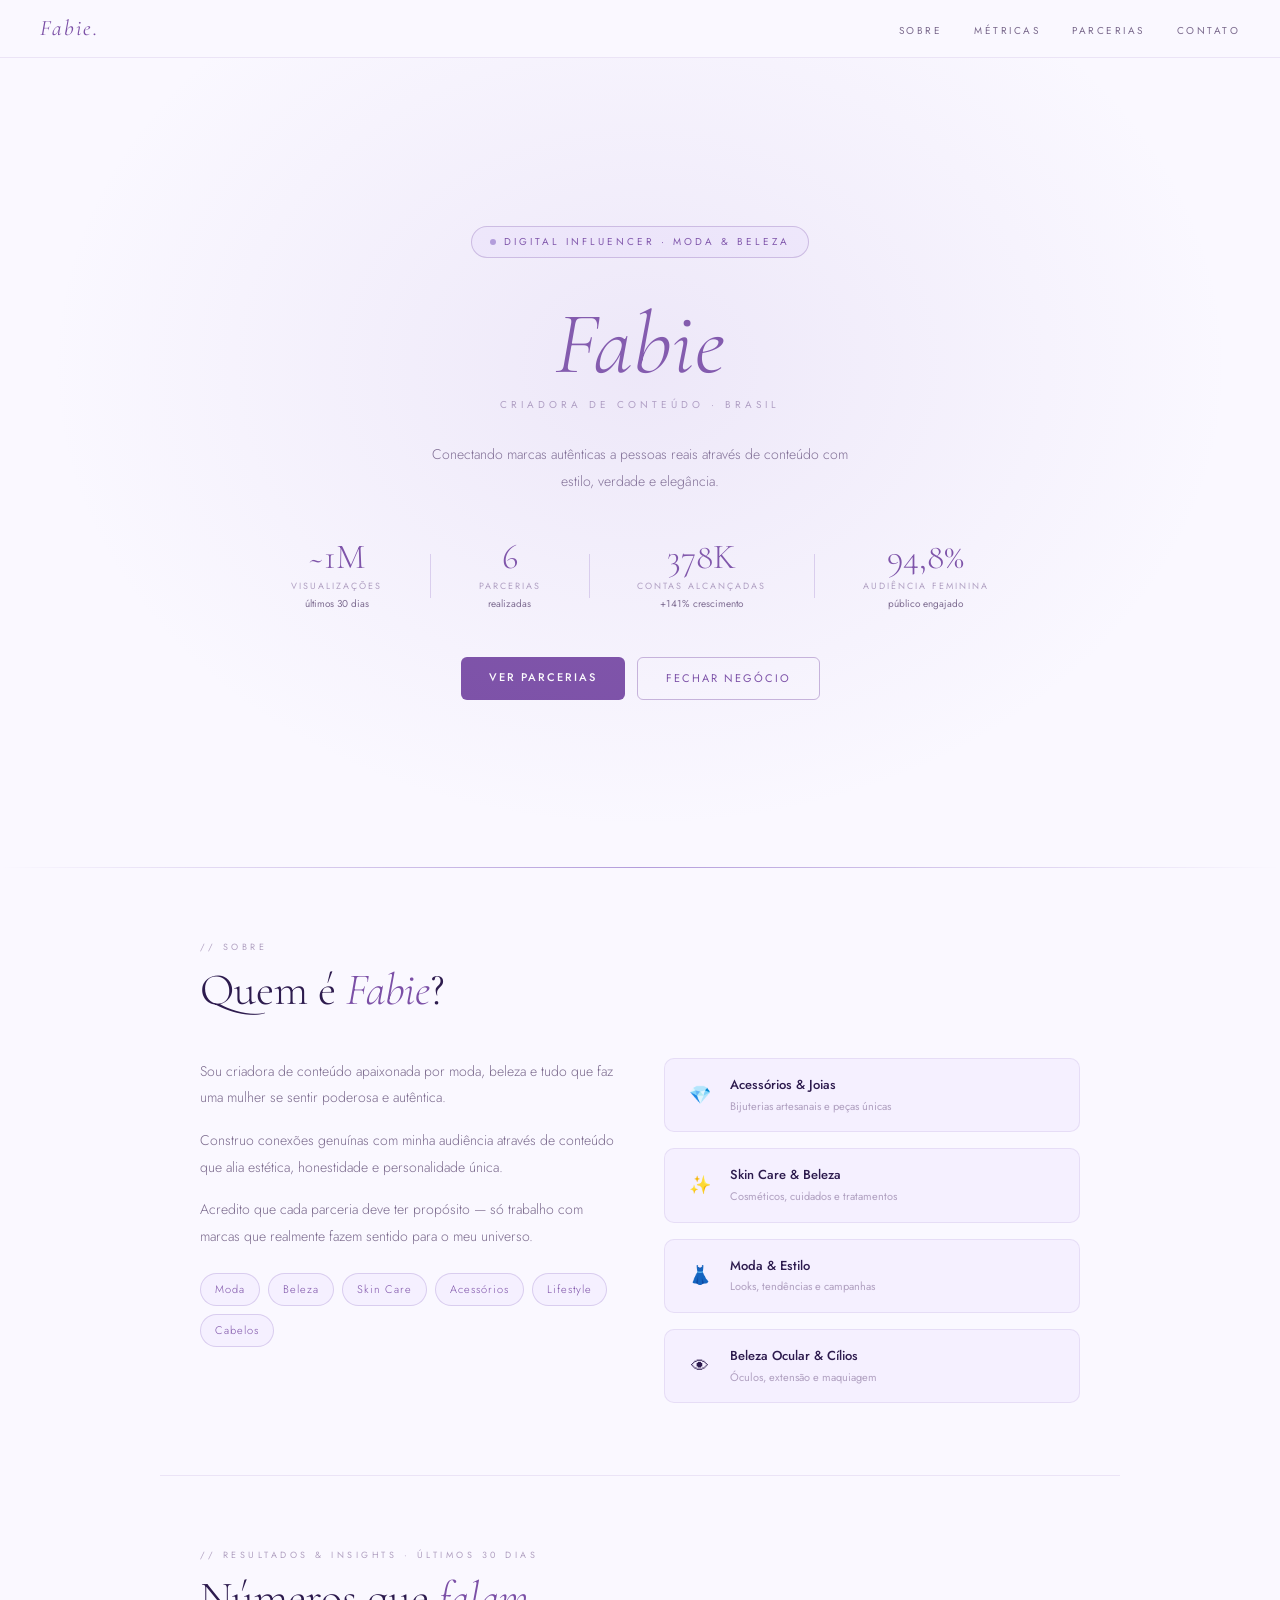
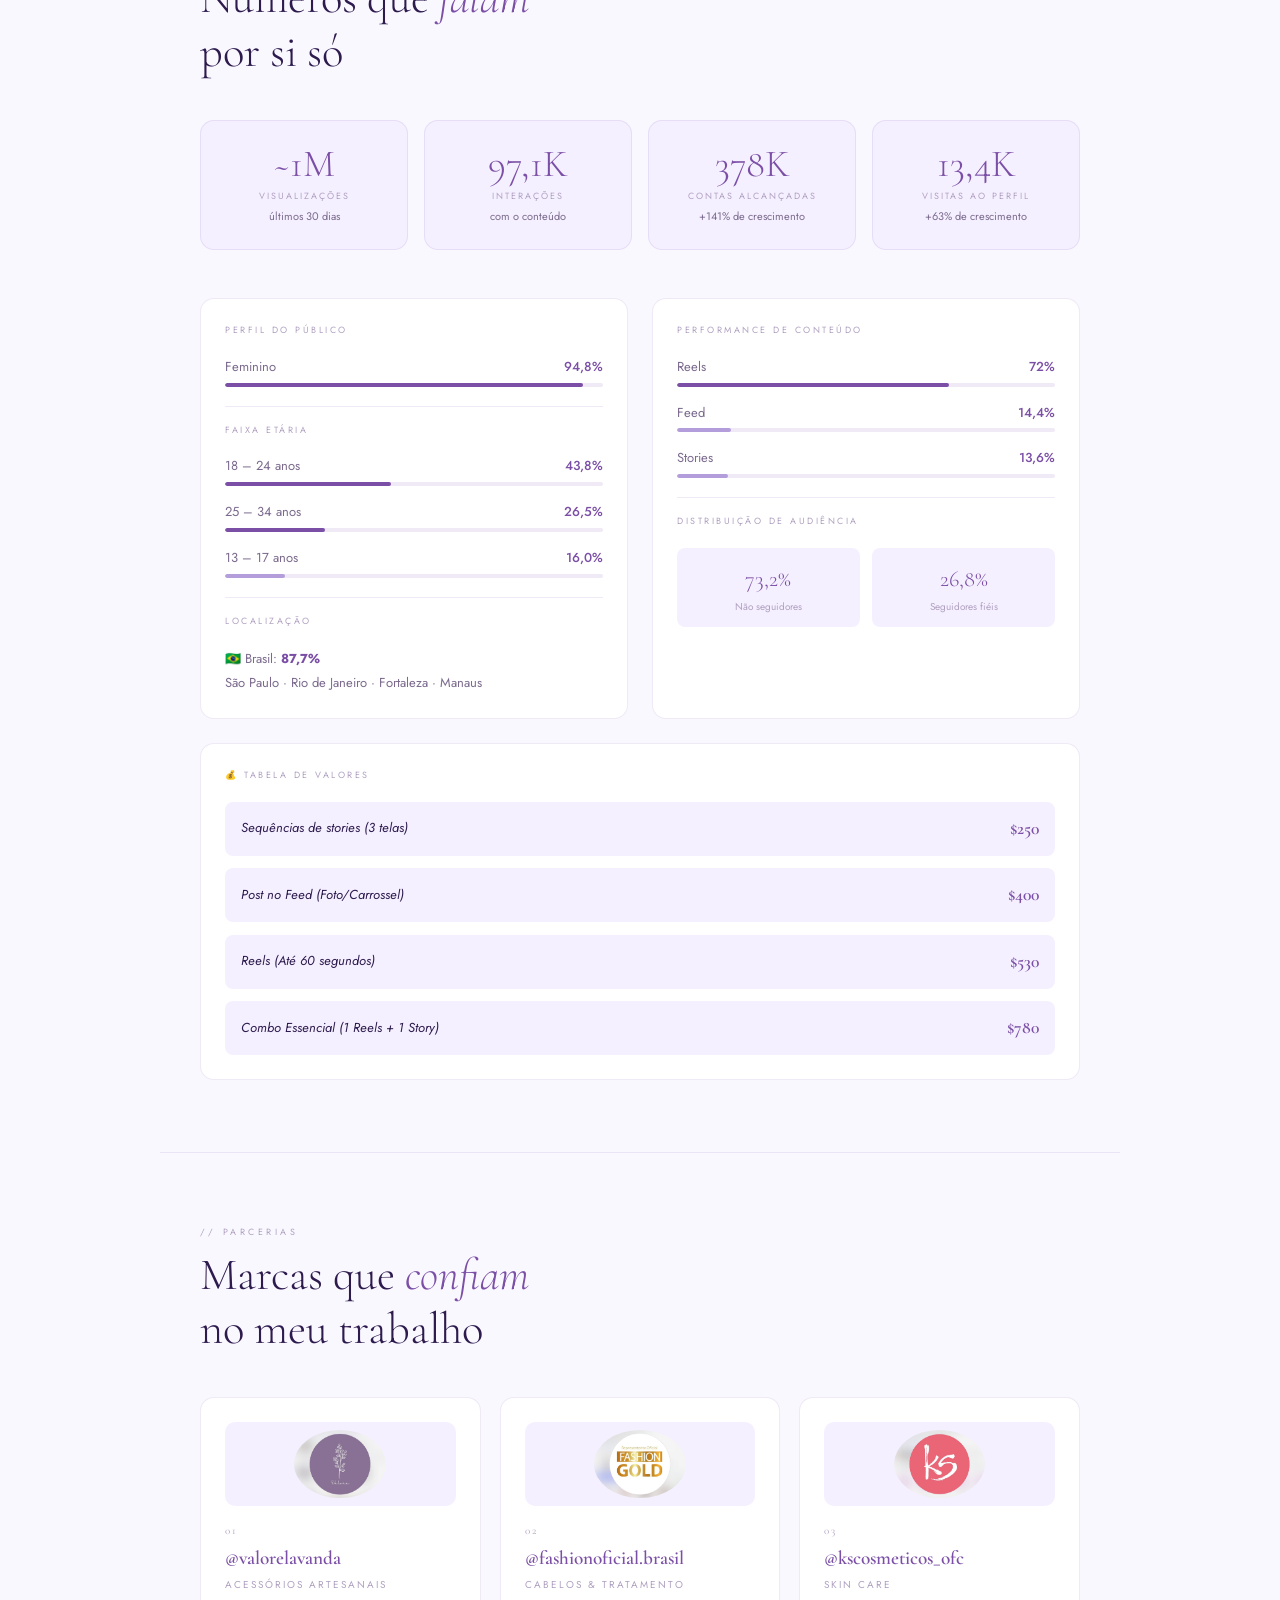
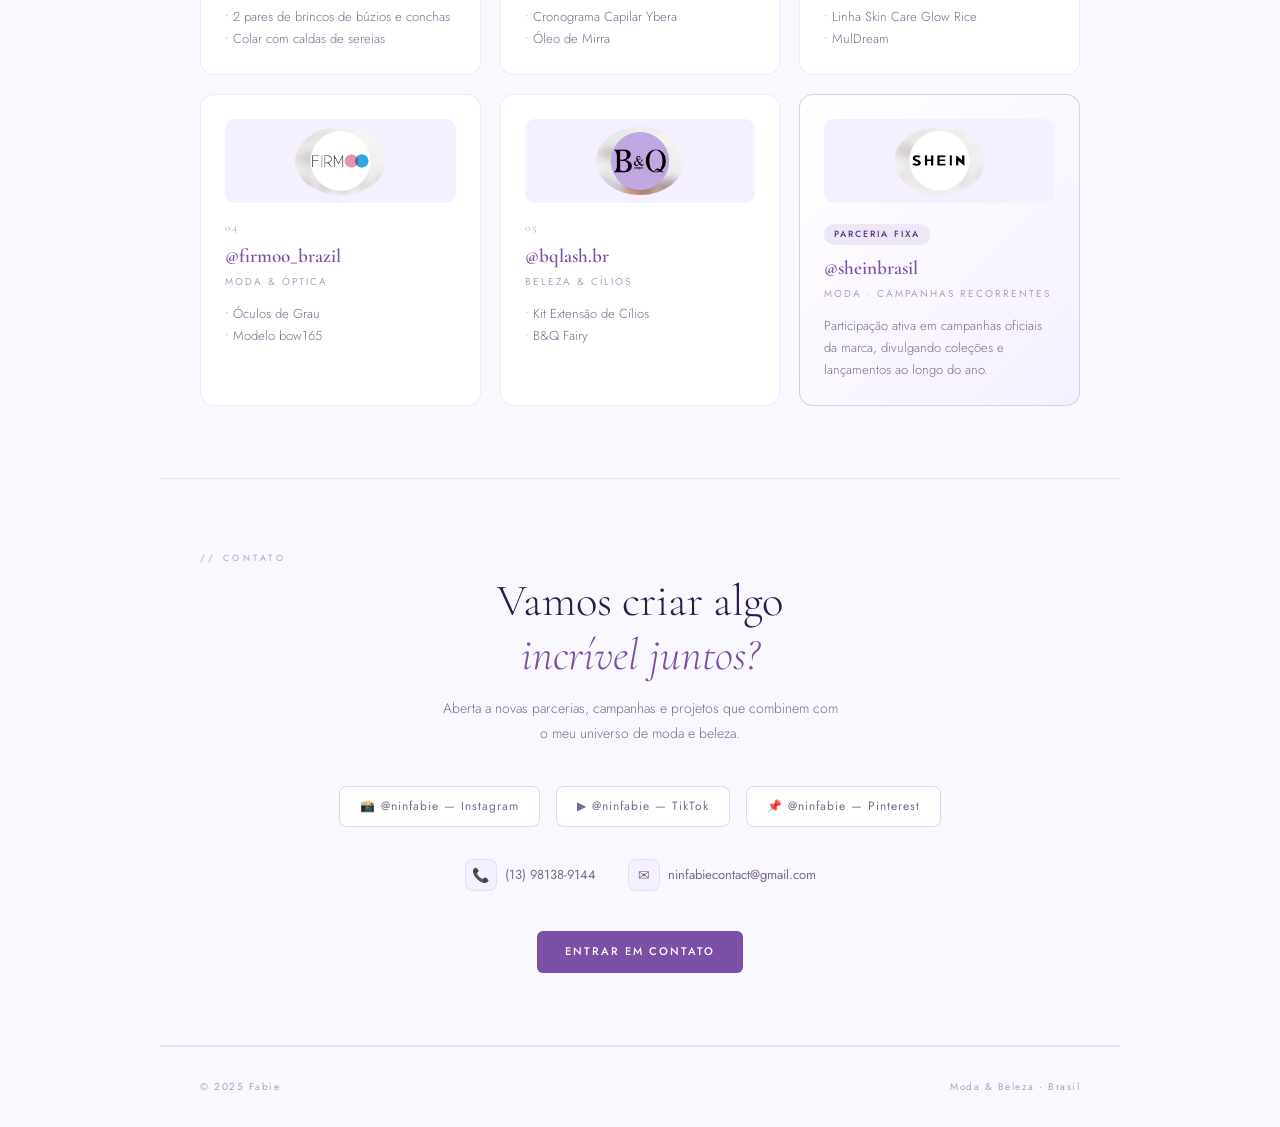
==== commit 4d8648a8: "Substitui tabela de Top Reels por Tabela de Valores" ====
--- a/index.html
+++ b/index.html
@@ -215,24 +215,24 @@
       </div>
     </div>
 
-    <!-- Top Reels -->
+    <!-- Tabela de Valores -->
     <div class="top-reels">
-      <div class="top-reels-title">🎬 Top reels em destaque</div>
+      <div class="top-reels-title">💰 Tabela de valores</div>
       <div class="reel-item">
-        <span class="reel-title">"Minhas futuras filhas…"</span>
-        <span class="reel-views">312K views</span>
+        <span class="reel-title">Sequências de stories (3 telas)</span>
+        <span class="reel-views">$250</span>
       </div>
       <div class="reel-item">
-        <span class="reel-title">"Em um mundo cheio de básicas…"</span>
-        <span class="reel-views">111K views</span>
+        <span class="reel-title">Post no Feed (Foto/Carrossel)</span>
+        <span class="reel-views">$400</span>
       </div>
       <div class="reel-item">
-        <span class="reel-title">"Você parece uma boneca"</span>
-        <span class="reel-views">32K views</span>
+        <span class="reel-title">Reels (Até 60 segundos)</span>
+        <span class="reel-views">$530</span>
       </div>
       <div class="reel-item">
-        <span class="reel-title">"Quando ele fala que nunca viu uma sereia"</span>
-        <span class="reel-views">31K views</span>
+        <span class="reel-title">Combo Essencial (1 Reels + 1 Story)</span>
+        <span class="reel-views">$780</span>
       </div>
     </div>
   </section>
--- a/style.css
+++ b/style.css
@@ -739,3 +739,25 @@
   .hero-stats { gap: 1.5rem; }
   footer { flex-direction: column; gap: 0.8rem; text-align: center; }
 }
+/* ── RESPONSIVO MOBILE ── */
+@media (max-width: 768px) {
+  html, body { overflow-x: hidden; width: 100%; }
+  .sobre-grid { grid-template-columns: 1fr; gap: 2rem; }
+  .metrics-grid { grid-template-columns: 1fr; }
+  .parcerias-grid { grid-template-columns: 1fr; }
+  .hero-stats { gap: 1.2rem; flex-wrap: wrap; justify-content: center; }
+  .reel-item { flex-direction: column; align-items: flex-start; gap: 4px; }
+}
+
+@media (max-width: 480px) {
+  nav { padding: 0 1rem; }
+  .nav-links { gap: 0.7rem; }
+  .nav-links a { font-size: 9px; letter-spacing: 1px; }
+  section { padding: 2.5rem 1rem; }
+  .hero { padding: 2.5rem 1rem; }
+  .hero-stats { gap: 0.5rem; }
+  .metrics-cards { grid-template-columns: 1fr 1fr; }
+  .contato-info { flex-direction: column; align-items: center; }
+  .social-links { flex-direction: column; align-items: center; }
+  footer { flex-direction: column; text-align: center; gap: 0.5rem; }
+}
